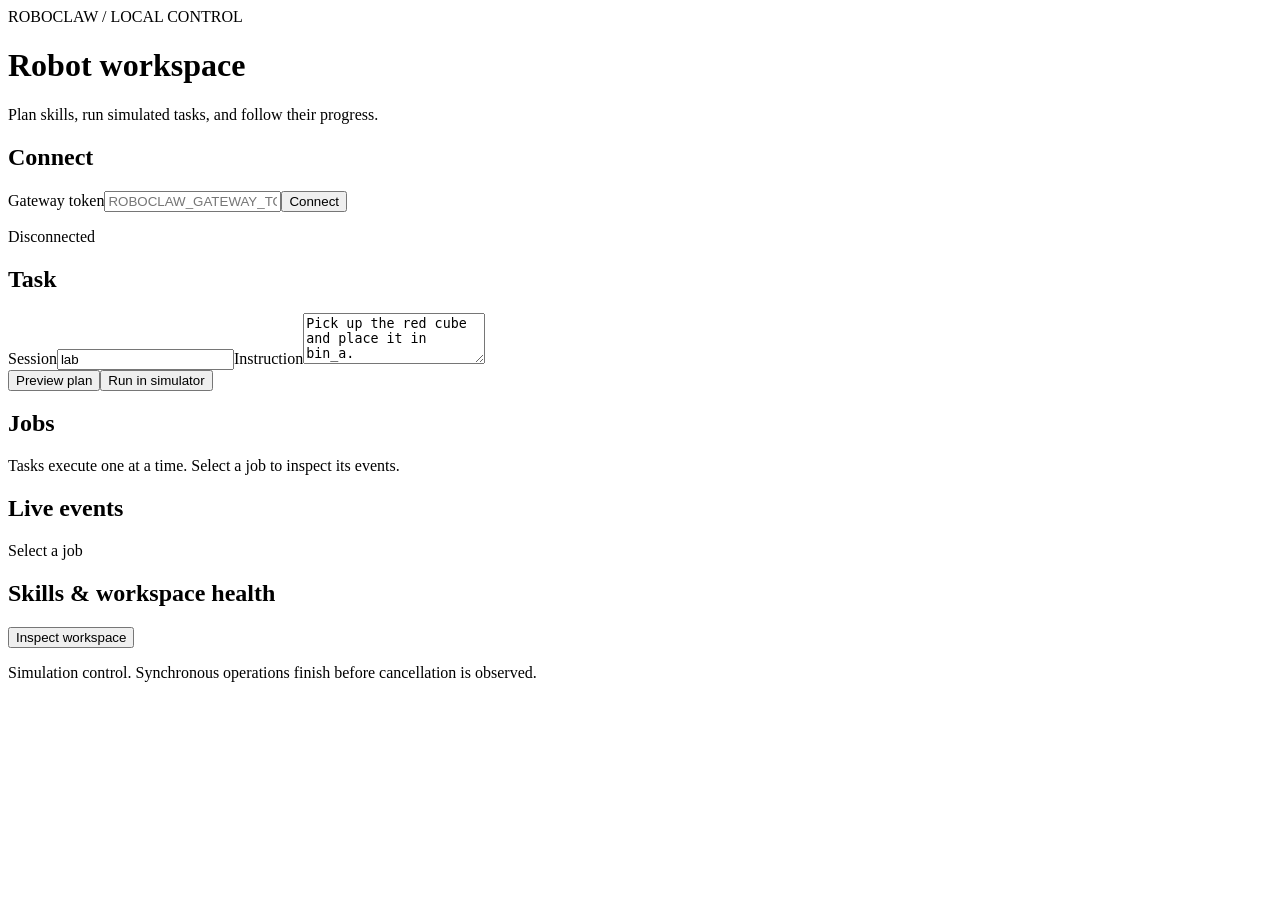
==== dashboard/index.html @ 879de797 "Add OpenClaw-inspired robot workspace and local gateway" ====
<!doctype html>
<html lang="en"><head><meta charset="utf-8"><meta name="viewport" content="width=device-width,initial-scale=1"><title>RoboClaw Control</title><link rel="icon" href="/favicon.svg"><link rel="stylesheet" href="/style.css"><script src="/app.js" defer></script></head>
<body><main><header><span class="eyebrow">ROBOCLAW / LOCAL CONTROL</span><h1>Robot workspace</h1><p>Plan skills, run simulated tasks, and follow their progress.</p></header>
<section><h2>Connect</h2><form id="connect"><label>Gateway token<input id="token" type="password" autocomplete="off" required placeholder="ROBOCLAW_GATEWAY_TOKEN"></label><button>Connect</button></form><p id="connection" role="status">Disconnected</p></section>
<section><h2>Task</h2><form id="task"><label>Session<input id="session" value="lab" required pattern="[A-Za-z0-9_-]{1,64}"></label><label>Instruction<textarea id="instruction" rows="3" required>Pick up the red cube and place it in bin_a.</textarea></label><div class="actions"><button name="action" value="plan">Preview plan</button><button name="action" value="run">Run in simulator</button></div></form><div id="plan" aria-live="polite"></div></section>
<section><h2>Jobs</h2><p>Tasks execute one at a time. Select a job to inspect its events.</p><div id="jobs"></div></section>
<section><h2>Live events</h2><p id="selected">Select a job</p><pre id="events" aria-live="polite"></pre></section>
<section><h2>Skills &amp; workspace health</h2><button id="inspect">Inspect workspace</button><div id="health"></div></section>
<p id="error" role="alert"></p><footer>Simulation control. Synchronous operations finish before cancellation is observed.</footer></main></body></html>
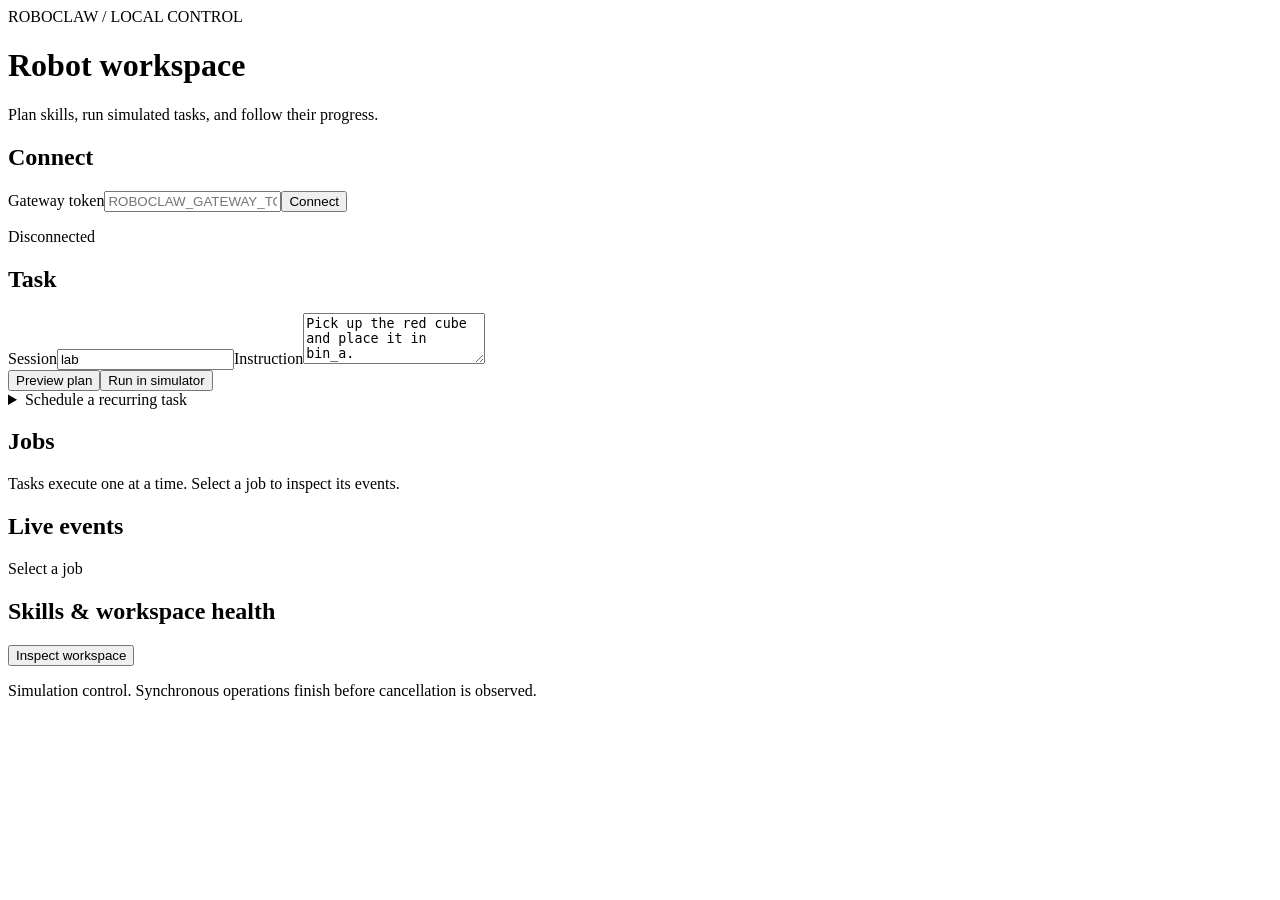
==== commit dda91b0b: "Add cron jobs with explicit timezones and dashboard scheduling" ====
--- a/dashboard/index.html
+++ b/dashboard/index.html
@@ -2,7 +2,7 @@
 <html lang="en"><head><meta charset="utf-8"><meta name="viewport" content="width=device-width,initial-scale=1"><title>RoboClaw Control</title><link rel="icon" href="/favicon.svg"><link rel="stylesheet" href="/style.css"><script src="/app.js" defer></script></head>
 <body><main><header><span class="eyebrow">ROBOCLAW / LOCAL CONTROL</span><h1>Robot workspace</h1><p>Plan skills, run simulated tasks, and follow their progress.</p></header>
 <section><h2>Connect</h2><form id="connect"><label>Gateway token<input id="token" type="password" autocomplete="off" required placeholder="ROBOCLAW_GATEWAY_TOKEN"></label><button>Connect</button></form><p id="connection" role="status">Disconnected</p></section>
-<section><h2>Task</h2><form id="task"><label>Session<input id="session" value="lab" required pattern="[A-Za-z0-9_-]{1,64}"></label><label>Instruction<textarea id="instruction" rows="3" required>Pick up the red cube and place it in bin_a.</textarea></label><div class="actions"><button name="action" value="plan">Preview plan</button><button name="action" value="run">Run in simulator</button></div></form><div id="plan" aria-live="polite"></div></section>
+<section><h2>Task</h2><form id="task"><label>Session<input id="session" value="lab" required pattern="[A-Za-z0-9_-]{1,64}"></label><label>Instruction<textarea id="instruction" rows="3" required>Pick up the red cube and place it in bin_a.</textarea></label><div class="actions"><button name="action" value="plan">Preview plan</button><button name="action" value="run">Run in simulator</button></div><details><summary>Schedule a recurring task</summary><div class="schedule"><p>Run at set times while this gateway is active. The example runs at 9 am on weekdays. Failed runs stop the schedule.</p><label>Cron (minute, hour, day of month, month, weekday)<input id="cron" value="0 9 * * MON-FRI" maxlength="256"></label><label>Timezone<input id="timezone" value="UTC" placeholder="Asia/Tokyo" maxlength="64"></label><button name="action" value="schedule">Schedule in simulator</button></div></details></form><div id="plan" aria-live="polite"></div></section>
 <section><h2>Jobs</h2><p>Tasks execute one at a time. Select a job to inspect its events.</p><div id="jobs"></div></section>
 <section><h2>Live events</h2><p id="selected">Select a job</p><pre id="events" aria-live="polite"></pre></section>
 <section><h2>Skills &amp; workspace health</h2><button id="inspect">Inspect workspace</button><div id="health"></div></section>
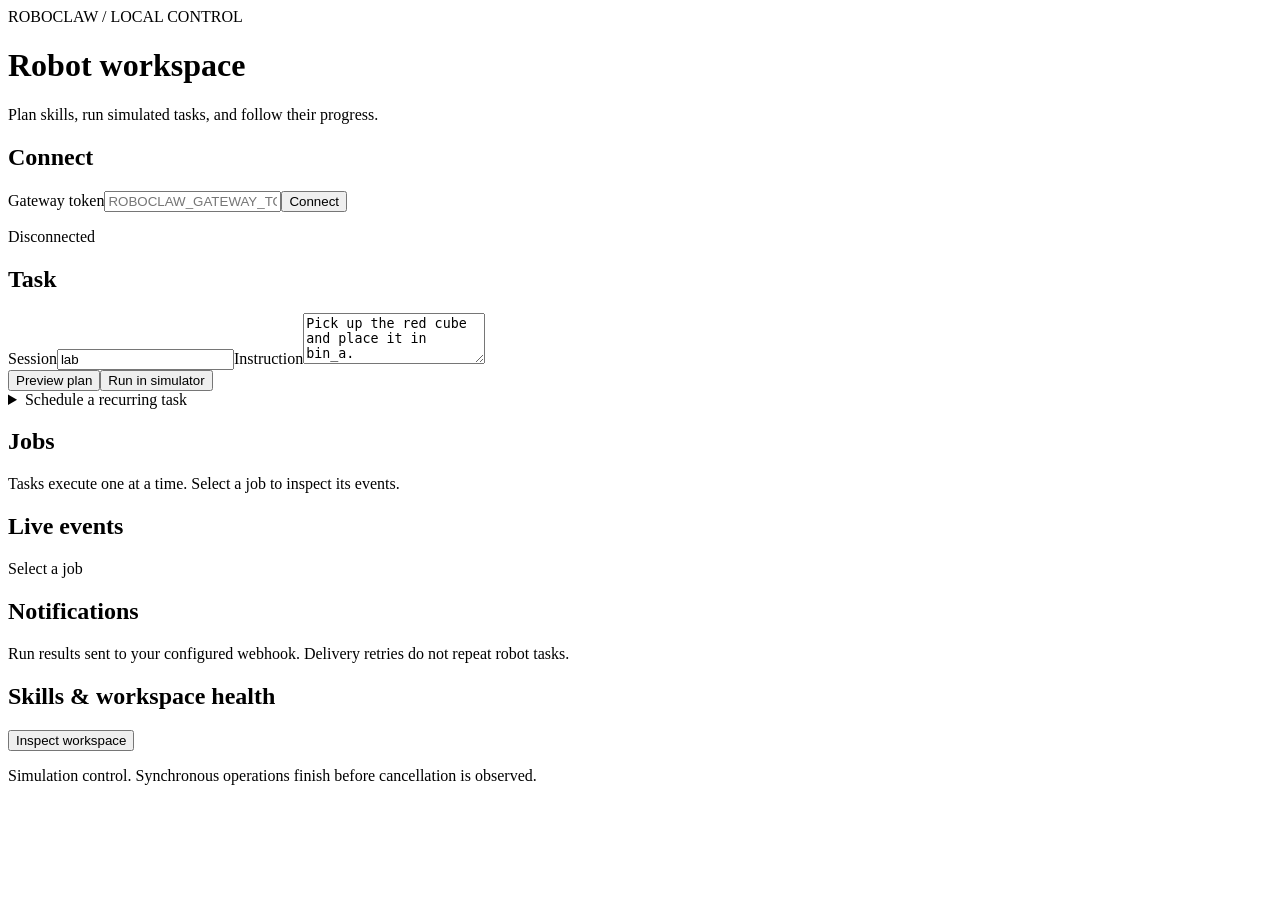
==== commit 059e1174: "Add durable run webhooks with independent bounded delivery" ====
--- a/dashboard/index.html
+++ b/dashboard/index.html
@@ -5,5 +5,6 @@
 <section><h2>Task</h2><form id="task"><label>Session<input id="session" value="lab" required pattern="[A-Za-z0-9_-]{1,64}"></label><label>Instruction<textarea id="instruction" rows="3" required>Pick up the red cube and place it in bin_a.</textarea></label><div class="actions"><button name="action" value="plan">Preview plan</button><button name="action" value="run">Run in simulator</button></div><details><summary>Schedule a recurring task</summary><div class="schedule"><p>Run at set times while this gateway is active. The example runs at 9 am on weekdays. Failed runs stop the schedule.</p><label>Cron (minute, hour, day of month, month, weekday)<input id="cron" value="0 9 * * MON-FRI" maxlength="256"></label><label>Timezone<input id="timezone" value="UTC" placeholder="Asia/Tokyo" maxlength="64"></label><button name="action" value="schedule">Schedule in simulator</button></div></details></form><div id="plan" aria-live="polite"></div></section>
 <section><h2>Jobs</h2><p>Tasks execute one at a time. Select a job to inspect its events.</p><div id="jobs"></div></section>
 <section><h2>Live events</h2><p id="selected">Select a job</p><pre id="events" aria-live="polite"></pre></section>
+<section><h2>Notifications</h2><p>Run results sent to your configured webhook. Delivery retries do not repeat robot tasks.</p><div id="webhooks"></div></section>
 <section><h2>Skills &amp; workspace health</h2><button id="inspect">Inspect workspace</button><div id="health"></div></section>
 <p id="error" role="alert"></p><footer>Simulation control. Synchronous operations finish before cancellation is observed.</footer></main></body></html>
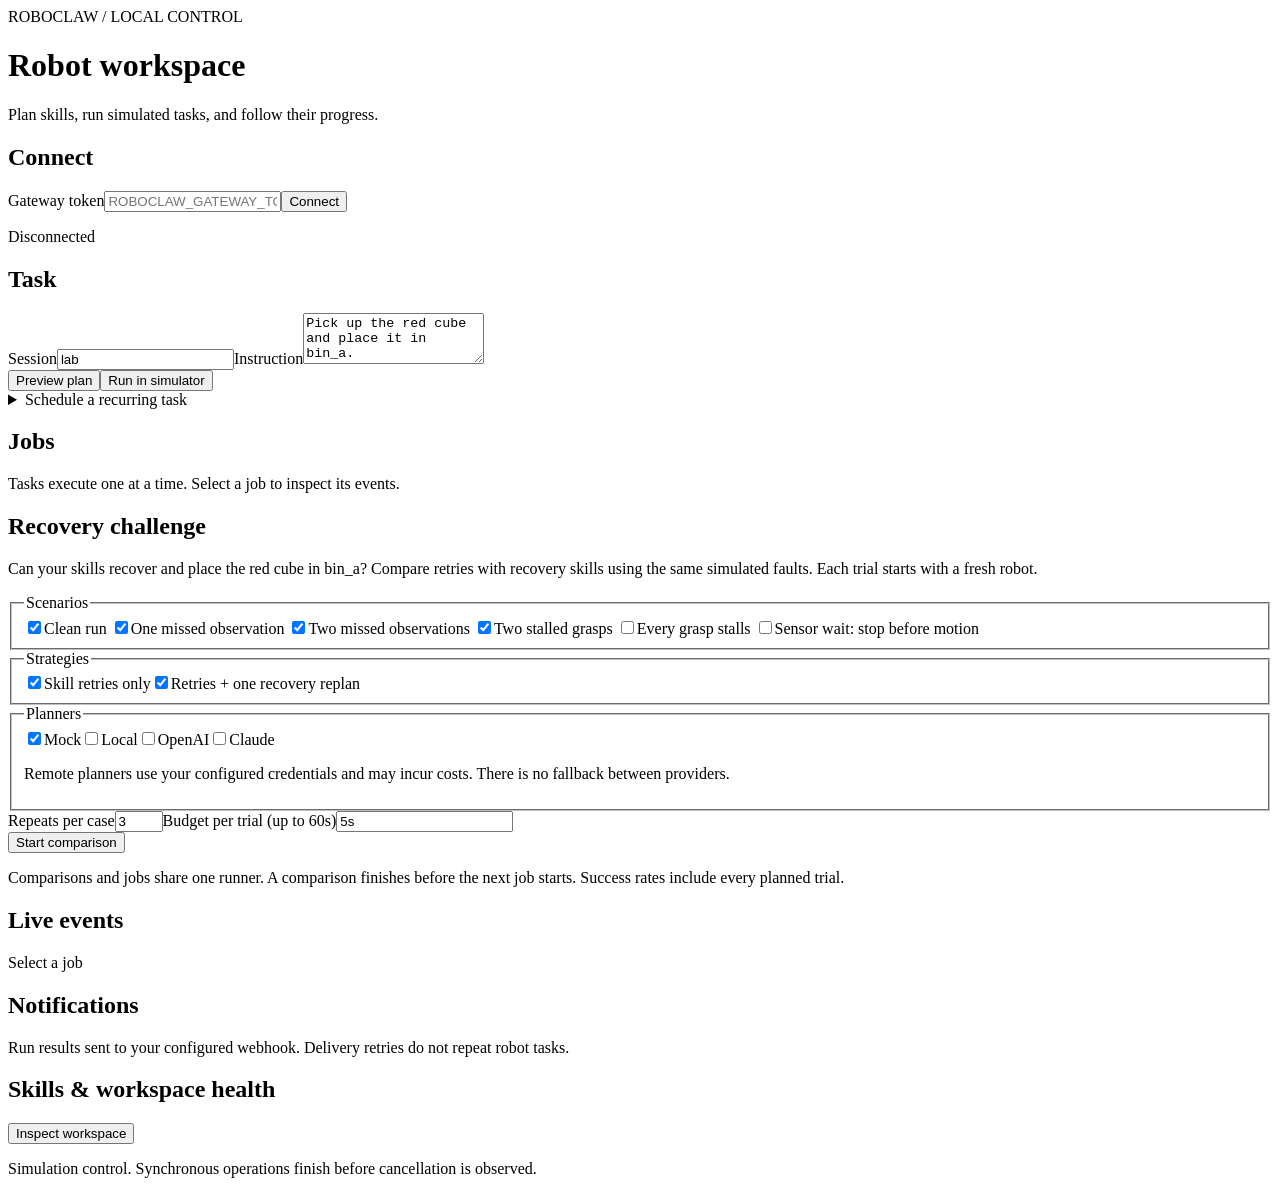
==== commit 49eda589: "Add deterministic recovery challenges and comparison dashboard" ====
--- a/dashboard/index.html
+++ b/dashboard/index.html
@@ -4,6 +4,21 @@
 <section><h2>Connect</h2><form id="connect"><label>Gateway token<input id="token" type="password" autocomplete="off" required placeholder="ROBOCLAW_GATEWAY_TOKEN"></label><button>Connect</button></form><p id="connection" role="status">Disconnected</p></section>
 <section><h2>Task</h2><form id="task"><label>Session<input id="session" value="lab" required pattern="[A-Za-z0-9_-]{1,64}"></label><label>Instruction<textarea id="instruction" rows="3" required>Pick up the red cube and place it in bin_a.</textarea></label><div class="actions"><button name="action" value="plan">Preview plan</button><button name="action" value="run">Run in simulator</button></div><details><summary>Schedule a recurring task</summary><div class="schedule"><p>Run at set times while this gateway is active. The example runs at 9 am on weekdays. Failed runs stop the schedule.</p><label>Cron (minute, hour, day of month, month, weekday)<input id="cron" value="0 9 * * MON-FRI" maxlength="256"></label><label>Timezone<input id="timezone" value="UTC" placeholder="Asia/Tokyo" maxlength="64"></label><button name="action" value="schedule">Schedule in simulator</button></div></details></form><div id="plan" aria-live="polite"></div></section>
 <section><h2>Jobs</h2><p>Tasks execute one at a time. Select a job to inspect its events.</p><div id="jobs"></div></section>
+<section><h2>Recovery challenge</h2><p>Can your skills recover and place the red cube in bin_a? Compare retries with recovery skills using the same simulated faults. Each trial starts with a fresh robot.</p>
+<form id="challenge-form">
+<fieldset><legend>Scenarios</legend><div class="choices">
+<label><input type="checkbox" name="scenario" value="baseline" checked>Clean run</label>
+<label><input type="checkbox" name="scenario" value="sensor-glitch" checked>One missed observation</label>
+<label><input type="checkbox" name="scenario" value="sensor-outage" checked>Two missed observations</label>
+<label><input type="checkbox" name="scenario" value="grasp-stall" checked>Two stalled grasps</label>
+<label><input type="checkbox" name="scenario" value="persistent-stall">Every grasp stalls</label>
+<label><input type="checkbox" name="scenario" value="sensor-timeout">Sensor wait: stop before motion</label>
+</div></fieldset>
+<fieldset><legend>Strategies</legend><div class="choices"><label><input type="checkbox" name="strategy" value="retry-only" checked>Skill retries only</label><label><input type="checkbox" name="strategy" value="recovery" checked>Retries + one recovery replan</label></div></fieldset>
+<fieldset><legend>Planners</legend><div class="choices"><label><input type="checkbox" name="provider" value="mock" checked>Mock</label><label><input type="checkbox" name="provider" value="local">Local</label><label><input type="checkbox" name="provider" value="openai">OpenAI</label><label><input type="checkbox" name="provider" value="claude">Claude</label></div><p>Remote planners use your configured credentials and may incur costs. There is no fallback between providers.</p></fieldset>
+<div class="challenge-options"><label>Repeats per case<input id="challenge-repeats" type="number" min="1" max="10" value="3" required></label><label>Budget per trial (up to 60s)<input id="challenge-timeout" value="5s" required></label></div>
+<button id="challenge-start">Start comparison</button></form><p>Comparisons and jobs share one runner. A comparison finishes before the next job starts. Success rates include every planned trial.</p>
+<div id="challenges"></div><div id="challenge-results" aria-live="polite"></div></section>
 <section><h2>Live events</h2><p id="selected">Select a job</p><pre id="events" aria-live="polite"></pre></section>
 <section><h2>Notifications</h2><p>Run results sent to your configured webhook. Delivery retries do not repeat robot tasks.</p><div id="webhooks"></div></section>
 <section><h2>Skills &amp; workspace health</h2><button id="inspect">Inspect workspace</button><div id="health"></div></section>
